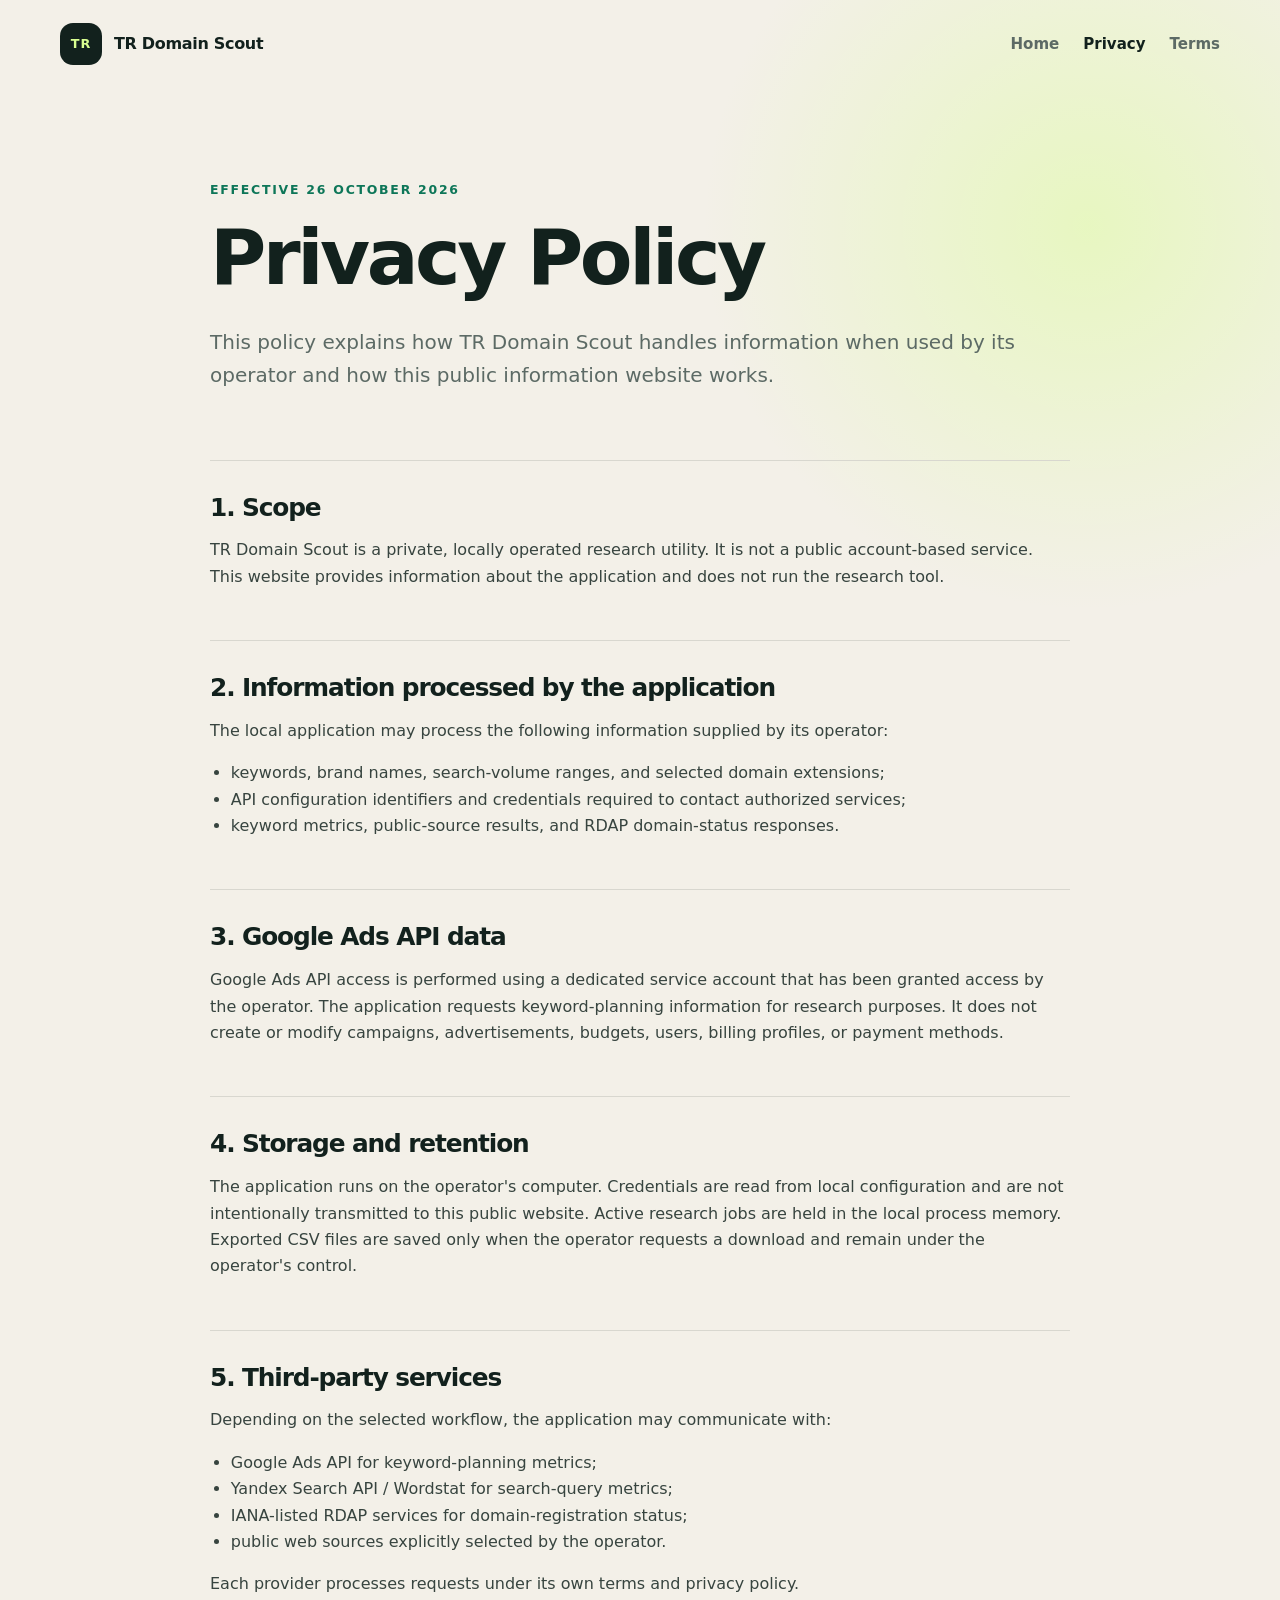
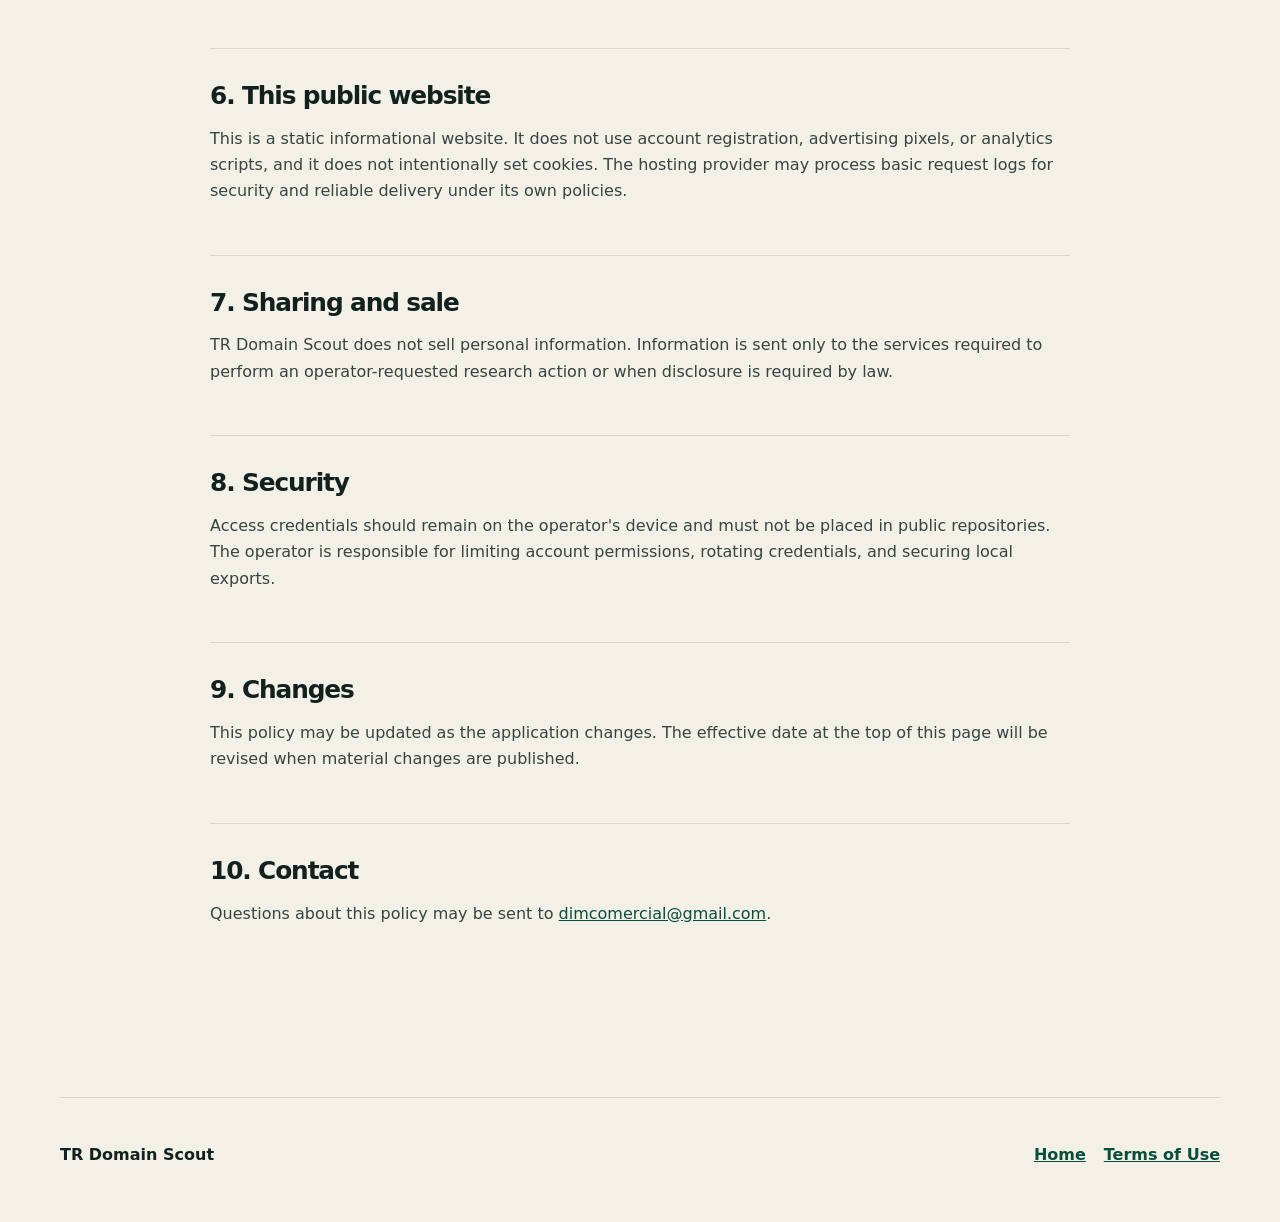
==== privacy.html @ ed7e2613 "Publish TR Domain Scout website" ====
<!doctype html>
<html lang="en">
<head>
  <meta charset="utf-8">
  <meta name="viewport" content="width=device-width, initial-scale=1">
  <meta name="description" content="Privacy Policy for TR Domain Scout.">
  <title>Privacy Policy · TR Domain Scout</title>
  <link rel="stylesheet" href="styles.css">
</head>
<body>
  <header class="site-header">
    <a class="brand" href="./" aria-label="TR Domain Scout home">
      <span class="brand-mark" aria-hidden="true">TR</span>
      <span>TR Domain Scout</span>
    </a>
    <nav aria-label="Primary navigation">
      <a href="./">Home</a>
      <a aria-current="page" href="privacy.html">Privacy</a>
      <a href="terms.html">Terms</a>
    </nav>
  </header>

  <main class="legal-page">
    <p class="eyebrow">Effective 26 October 2026</p>
    <h1>Privacy Policy</h1>
    <p class="legal-intro">
      This policy explains how TR Domain Scout handles information when used by its operator and how this
      public information website works.
    </p>

    <section>
      <h2>1. Scope</h2>
      <p>
        TR Domain Scout is a private, locally operated research utility. It is not a public account-based
        service. This website provides information about the application and does not run the research tool.
      </p>
    </section>

    <section>
      <h2>2. Information processed by the application</h2>
      <p>The local application may process the following information supplied by its operator:</p>
      <ul>
        <li>keywords, brand names, search-volume ranges, and selected domain extensions;</li>
        <li>API configuration identifiers and credentials required to contact authorized services;</li>
        <li>keyword metrics, public-source results, and RDAP domain-status responses.</li>
      </ul>
    </section>

    <section>
      <h2>3. Google Ads API data</h2>
      <p>
        Google Ads API access is performed using a dedicated service account that has been granted access by
        the operator. The application requests keyword-planning information for research purposes. It does not
        create or modify campaigns, advertisements, budgets, users, billing profiles, or payment methods.
      </p>
    </section>

    <section>
      <h2>4. Storage and retention</h2>
      <p>
        The application runs on the operator's computer. Credentials are read from local configuration and are
        not intentionally transmitted to this public website. Active research jobs are held in the local
        process memory. Exported CSV files are saved only when the operator requests a download and remain
        under the operator's control.
      </p>
    </section>

    <section>
      <h2>5. Third-party services</h2>
      <p>Depending on the selected workflow, the application may communicate with:</p>
      <ul>
        <li>Google Ads API for keyword-planning metrics;</li>
        <li>Yandex Search API / Wordstat for search-query metrics;</li>
        <li>IANA-listed RDAP services for domain-registration status;</li>
        <li>public web sources explicitly selected by the operator.</li>
      </ul>
      <p>Each provider processes requests under its own terms and privacy policy.</p>
    </section>

    <section>
      <h2>6. This public website</h2>
      <p>
        This is a static informational website. It does not use account registration, advertising pixels, or
        analytics scripts, and it does not intentionally set cookies. The hosting provider may process basic
        request logs for security and reliable delivery under its own policies.
      </p>
    </section>

    <section>
      <h2>7. Sharing and sale</h2>
      <p>
        TR Domain Scout does not sell personal information. Information is sent only to the services required
        to perform an operator-requested research action or when disclosure is required by law.
      </p>
    </section>

    <section>
      <h2>8. Security</h2>
      <p>
        Access credentials should remain on the operator's device and must not be placed in public repositories.
        The operator is responsible for limiting account permissions, rotating credentials, and securing local
        exports.
      </p>
    </section>

    <section>
      <h2>9. Changes</h2>
      <p>
        This policy may be updated as the application changes. The effective date at the top of this page will
        be revised when material changes are published.
      </p>
    </section>

    <section>
      <h2>10. Contact</h2>
      <p>Questions about this policy may be sent to <a href="mailto:dimcomercial@gmail.com">dimcomercial@gmail.com</a>.</p>
    </section>
  </main>

  <footer>
    <div><strong>TR Domain Scout</strong></div>
    <div class="footer-links">
      <a href="./">Home</a>
      <a href="terms.html">Terms of Use</a>
    </div>
  </footer>
</body>
</html>
---- styles.css ----
:root {
  --ink: #12211d;
  --muted: #5c6a65;
  --paper: #f3f0e8;
  --panel: #fffdf8;
  --line: #d8d7cf;
  --accent: #0d7658;
  --accent-dark: #084e3b;
  --warm: #d9ff91;
  --radius: 22px;
  --shadow: 0 24px 60px rgba(18, 33, 29, 0.09);
}

* { box-sizing: border-box; }

html { scroll-behavior: smooth; }

body {
  margin: 0;
  background:
    radial-gradient(circle at 85% 8%, rgba(217, 255, 145, 0.45), transparent 24rem),
    var(--paper);
  color: var(--ink);
  font-family: Inter, ui-sans-serif, system-ui, -apple-system, BlinkMacSystemFont, "Segoe UI", sans-serif;
  line-height: 1.65;
}

a { color: var(--accent-dark); }
a:hover { color: var(--accent); }
a:focus-visible { outline: 3px solid var(--warm); outline-offset: 4px; }

.site-header,
main,
footer {
  width: min(1160px, calc(100% - 40px));
  margin-inline: auto;
}

.site-header {
  min-height: 88px;
  display: flex;
  align-items: center;
  justify-content: space-between;
  gap: 24px;
}

.brand {
  display: inline-flex;
  align-items: center;
  gap: 12px;
  color: var(--ink);
  font-weight: 760;
  text-decoration: none;
  letter-spacing: -0.02em;
}

.brand-mark {
  width: 42px;
  height: 42px;
  display: grid;
  place-items: center;
  border-radius: 13px;
  background: var(--ink);
  color: var(--warm);
  font-size: 0.8rem;
  letter-spacing: 0.08em;
}

nav { display: flex; gap: 24px; }
nav a { color: var(--muted); font-size: 0.94rem; font-weight: 650; text-decoration: none; }
nav a[aria-current="page"] { color: var(--ink); }

.hero {
  min-height: 640px;
  padding: 94px 0 86px;
  display: grid;
  grid-template-columns: minmax(0, 1.35fr) minmax(300px, 0.65fr);
  align-items: center;
  gap: 64px;
}

.eyebrow {
  margin: 0 0 16px;
  color: var(--accent);
  font-size: 0.78rem;
  font-weight: 800;
  letter-spacing: 0.14em;
  text-transform: uppercase;
}

h1, h2, h3 { line-height: 1.08; letter-spacing: -0.045em; }
h1 { max-width: 780px; margin: 0; font-size: clamp(3.2rem, 7.4vw, 6.9rem); }
h2 { margin: 0; font-size: clamp(2.2rem, 4.5vw, 4.4rem); }
h3 { margin: 0 0 12px; font-size: 1.25rem; }

.lede {
  max-width: 700px;
  margin: 28px 0 0;
  color: var(--muted);
  font-size: clamp(1.08rem, 2vw, 1.34rem);
}

.hero-actions { margin-top: 34px; display: flex; flex-wrap: wrap; align-items: center; gap: 22px; }
.button {
  display: inline-flex;
  min-height: 50px;
  align-items: center;
  padding: 0 22px;
  border-radius: 999px;
  background: var(--accent);
  color: white;
  font-weight: 760;
  text-decoration: none;
}
.button:hover { background: var(--accent-dark); color: white; }
.text-link { font-weight: 720; text-decoration-thickness: 1px; text-underline-offset: 5px; }

.status-card {
  position: relative;
  padding: 32px;
  overflow: hidden;
  border: 1px solid rgba(18, 33, 29, 0.1);
  border-radius: var(--radius);
  background: rgba(255, 253, 248, 0.86);
  box-shadow: var(--shadow);
  backdrop-filter: blur(12px);
}
.status-card::after {
  content: "";
  position: absolute;
  width: 180px;
  height: 180px;
  right: -80px;
  top: -90px;
  border-radius: 50%;
  background: var(--warm);
  opacity: 0.72;
}
.status-dot { display: inline-block; width: 10px; height: 10px; border-radius: 50%; background: var(--accent); }
.status-title { margin: 16px 0 2px; font-size: 1.5rem; font-weight: 780; letter-spacing: -0.035em; }
.status-card > p:not(.status-title) { color: var(--muted); }
.status-card dl { margin: 30px 0 0; }
.status-card dl div { display: flex; justify-content: space-between; gap: 16px; padding: 13px 0; border-top: 1px solid var(--line); }
.status-card dt { color: var(--muted); }
.status-card dd { margin: 0; font-weight: 700; text-align: right; }

.section { padding: 112px 0; border-top: 1px solid var(--line); }
.section-heading { max-width: 750px; margin-bottom: 54px; }
.section-heading > p:last-child { max-width: 630px; margin: 24px 0 0; color: var(--muted); font-size: 1.1rem; }

.steps { display: grid; grid-template-columns: repeat(3, 1fr); gap: 18px; }
.steps article { min-height: 260px; padding: 26px; border-radius: var(--radius); background: var(--panel); box-shadow: 0 10px 32px rgba(18, 33, 29, 0.05); }
.steps article:nth-child(2) { background: var(--ink); color: white; }
.steps article:nth-child(2) p { color: #bdc8c4; }
.steps article:nth-child(3) { background: var(--warm); }
.steps article p { color: var(--muted); }
.step-number { display: block; margin-bottom: 76px; font-size: 0.8rem; font-weight: 800; letter-spacing: 0.08em; }

.data-section { display: grid; grid-template-columns: 0.8fr 1.2fr; gap: 70px; }
.data-grid { display: grid; grid-template-columns: repeat(2, 1fr); gap: 34px 28px; }
.data-grid div { padding-top: 18px; border-top: 2px solid var(--ink); }
.data-grid p { color: var(--muted); }

.notice { display: grid; grid-template-columns: 1fr 0.8fr; gap: 70px; align-items: end; }
.notice p:last-child { margin: 0; color: var(--muted); font-size: 1.07rem; }

footer {
  padding: 44px 0 54px;
  display: flex;
  justify-content: space-between;
  gap: 40px;
  border-top: 1px solid var(--line);
}
footer p { max-width: 600px; margin: 8px 0 0; color: var(--muted); font-size: 0.9rem; }
.footer-links { display: flex; flex-wrap: wrap; justify-content: flex-end; gap: 18px; }
.footer-links a { font-weight: 650; }

.legal-page { max-width: 860px; padding: 92px 0 120px; }
.legal-page h1 { font-size: clamp(3rem, 6vw, 5.4rem); }
.legal-intro { margin: 26px 0 68px; color: var(--muted); font-size: 1.25rem; }
.legal-page section { padding: 34px 0; border-top: 1px solid var(--line); }
.legal-page section h2 { font-size: 1.55rem; }
.legal-page section p, .legal-page li { color: #37443f; }
.legal-page ul { padding-left: 1.3rem; }

@media (max-width: 850px) {
  .site-header { padding: 20px 0; align-items: flex-start; }
  nav { gap: 14px; flex-wrap: wrap; justify-content: flex-end; }
  .hero, .data-section, .notice { grid-template-columns: 1fr; }
  .hero { padding: 70px 0 90px; gap: 44px; }
  .steps { grid-template-columns: 1fr; }
  .steps article { min-height: auto; }
  .step-number { margin-bottom: 42px; }
}

@media (max-width: 560px) {
  .site-header, main, footer { width: min(100% - 28px, 1160px); }
  .site-header { display: block; }
  nav { margin-top: 18px; justify-content: flex-start; }
  h1 { font-size: clamp(2.75rem, 15vw, 4.2rem); }
  .section { padding: 82px 0; }
  .data-grid { grid-template-columns: 1fr; }
  footer { display: block; }
  .footer-links { margin-top: 24px; justify-content: flex-start; }
}

@media (prefers-reduced-motion: reduce) {
  html { scroll-behavior: auto; }
}
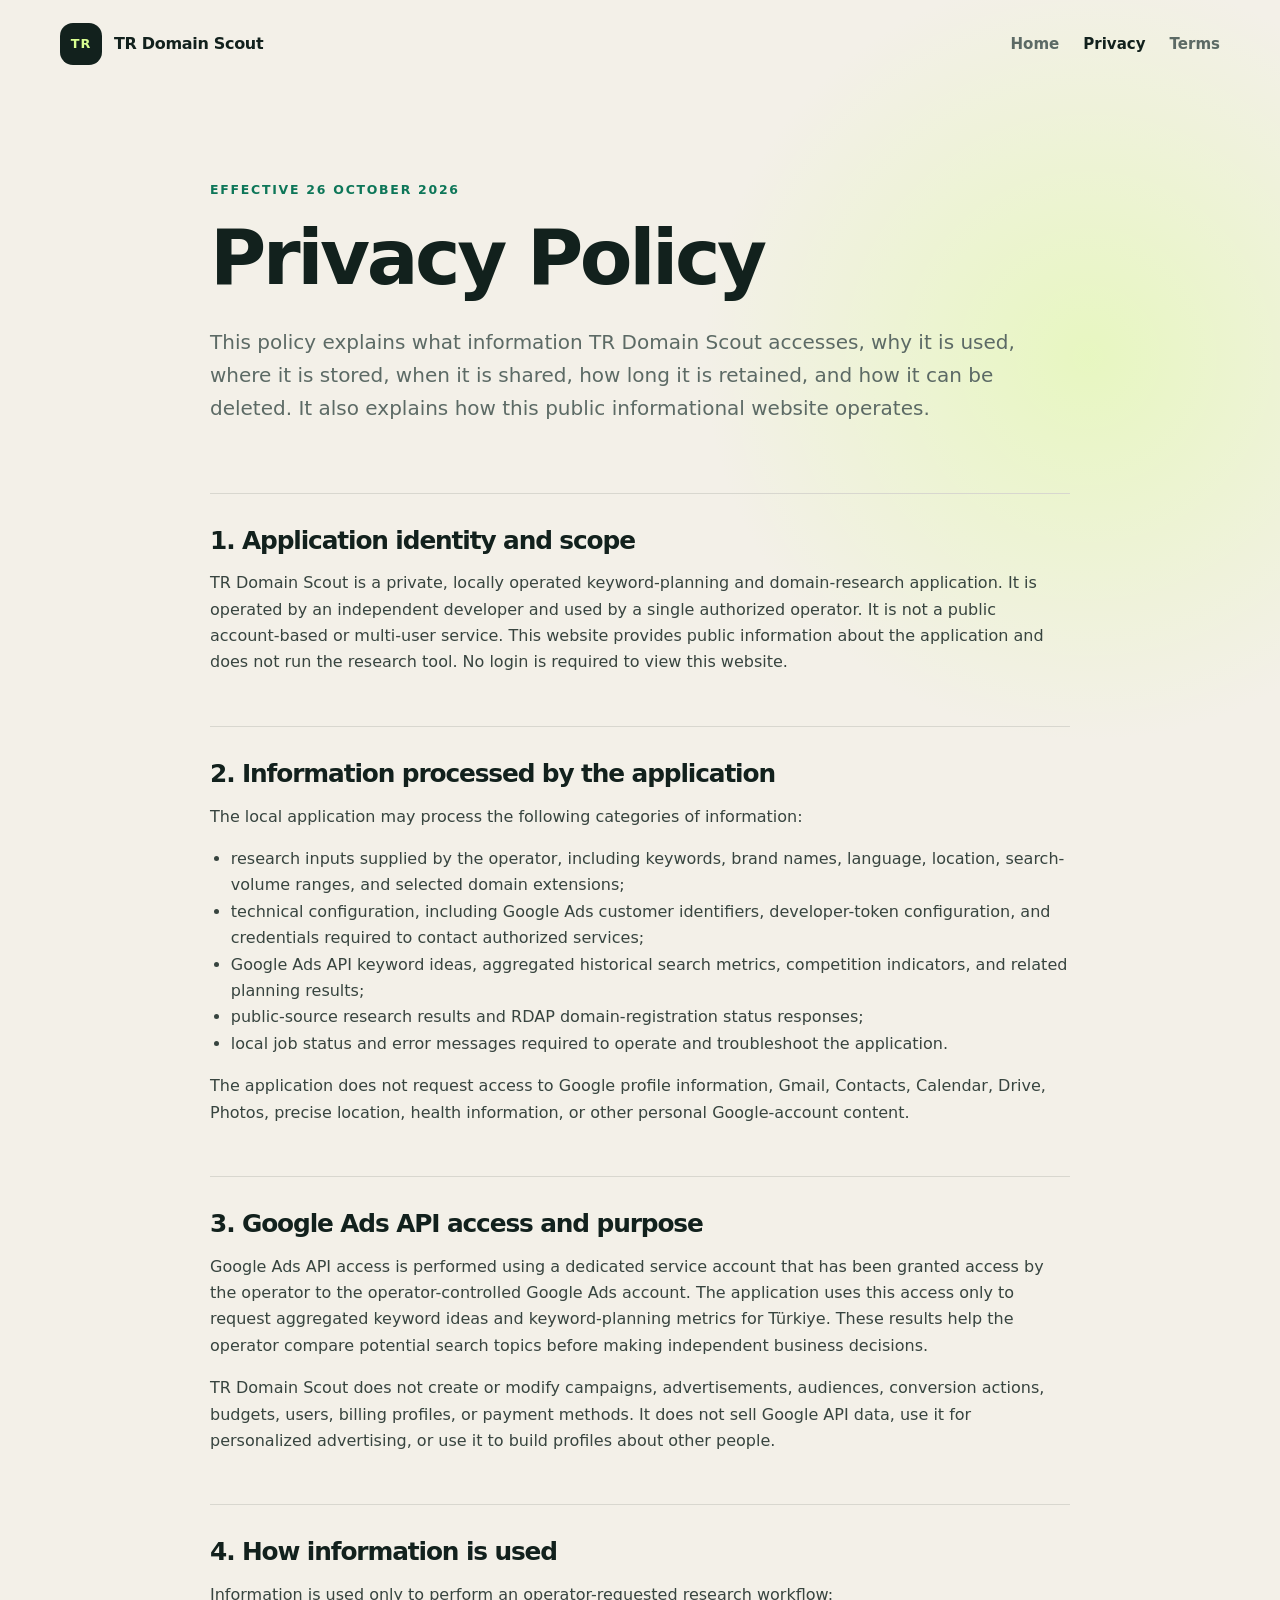
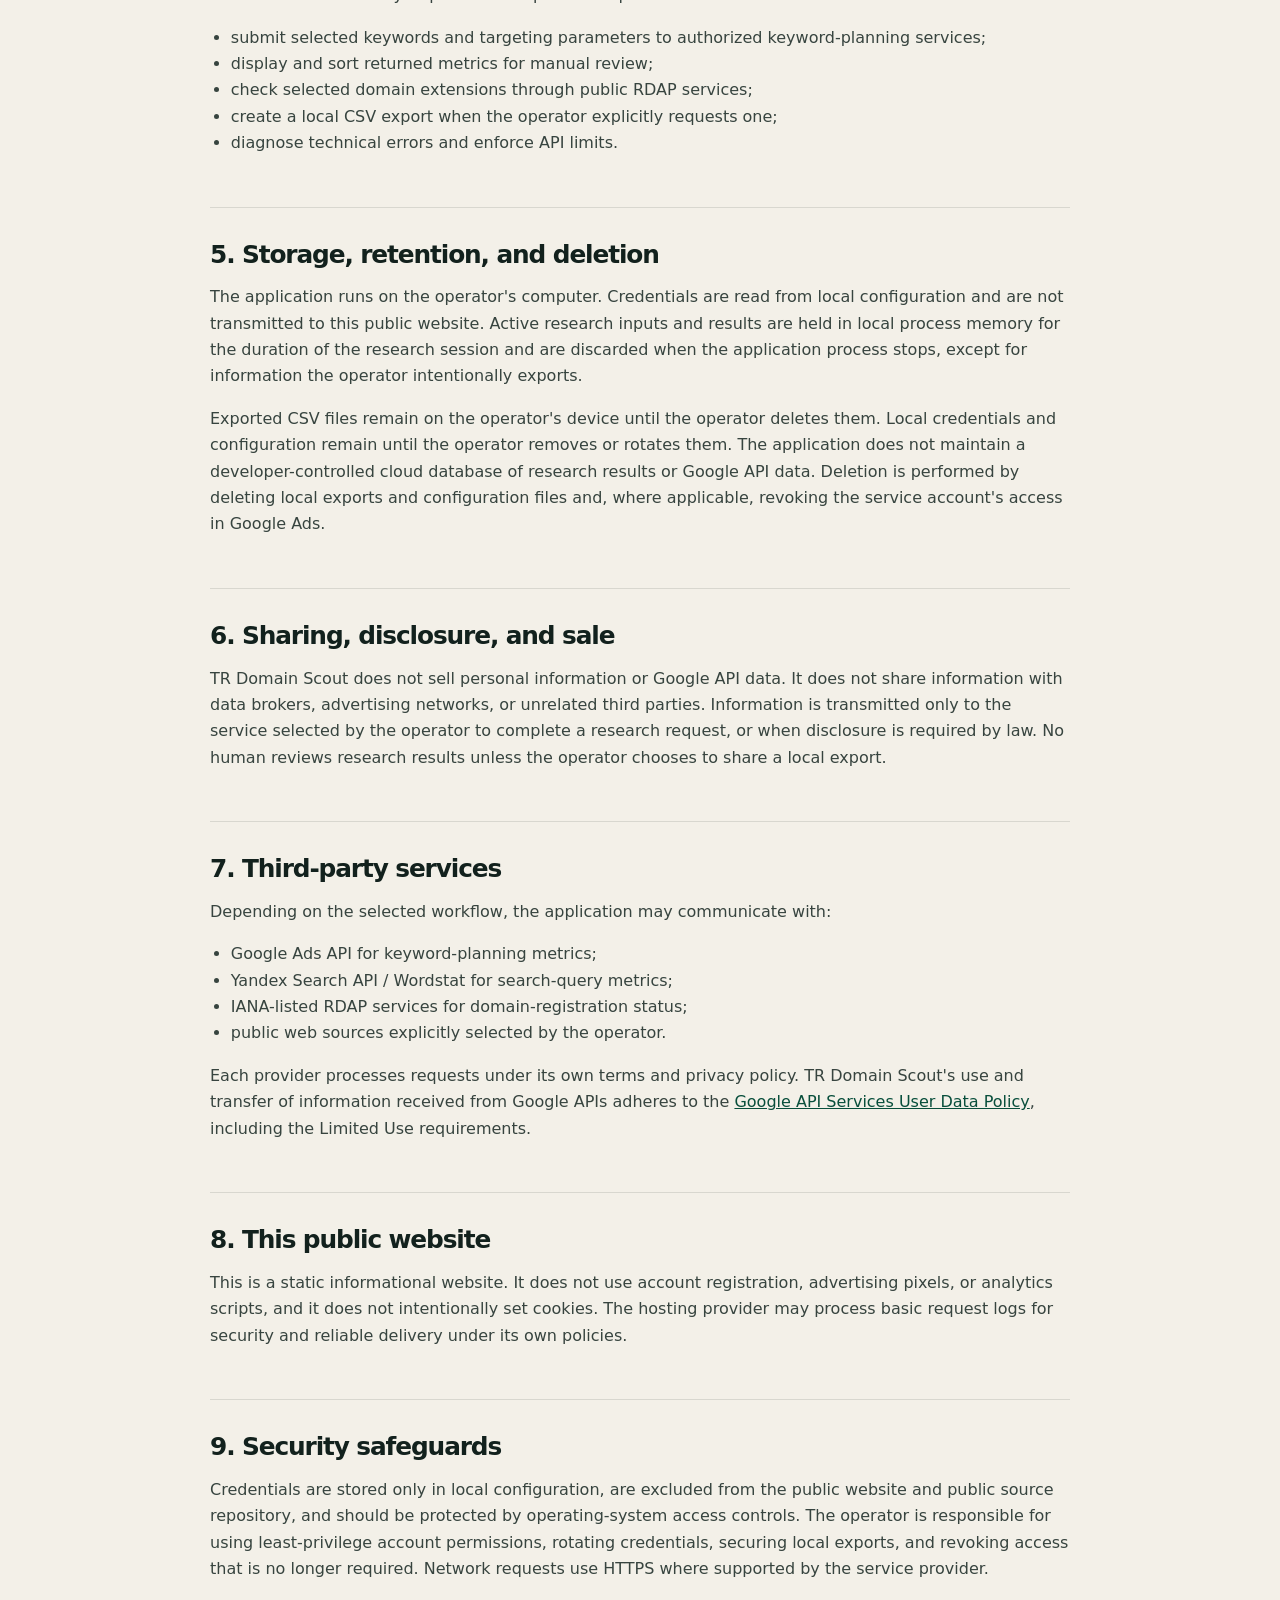
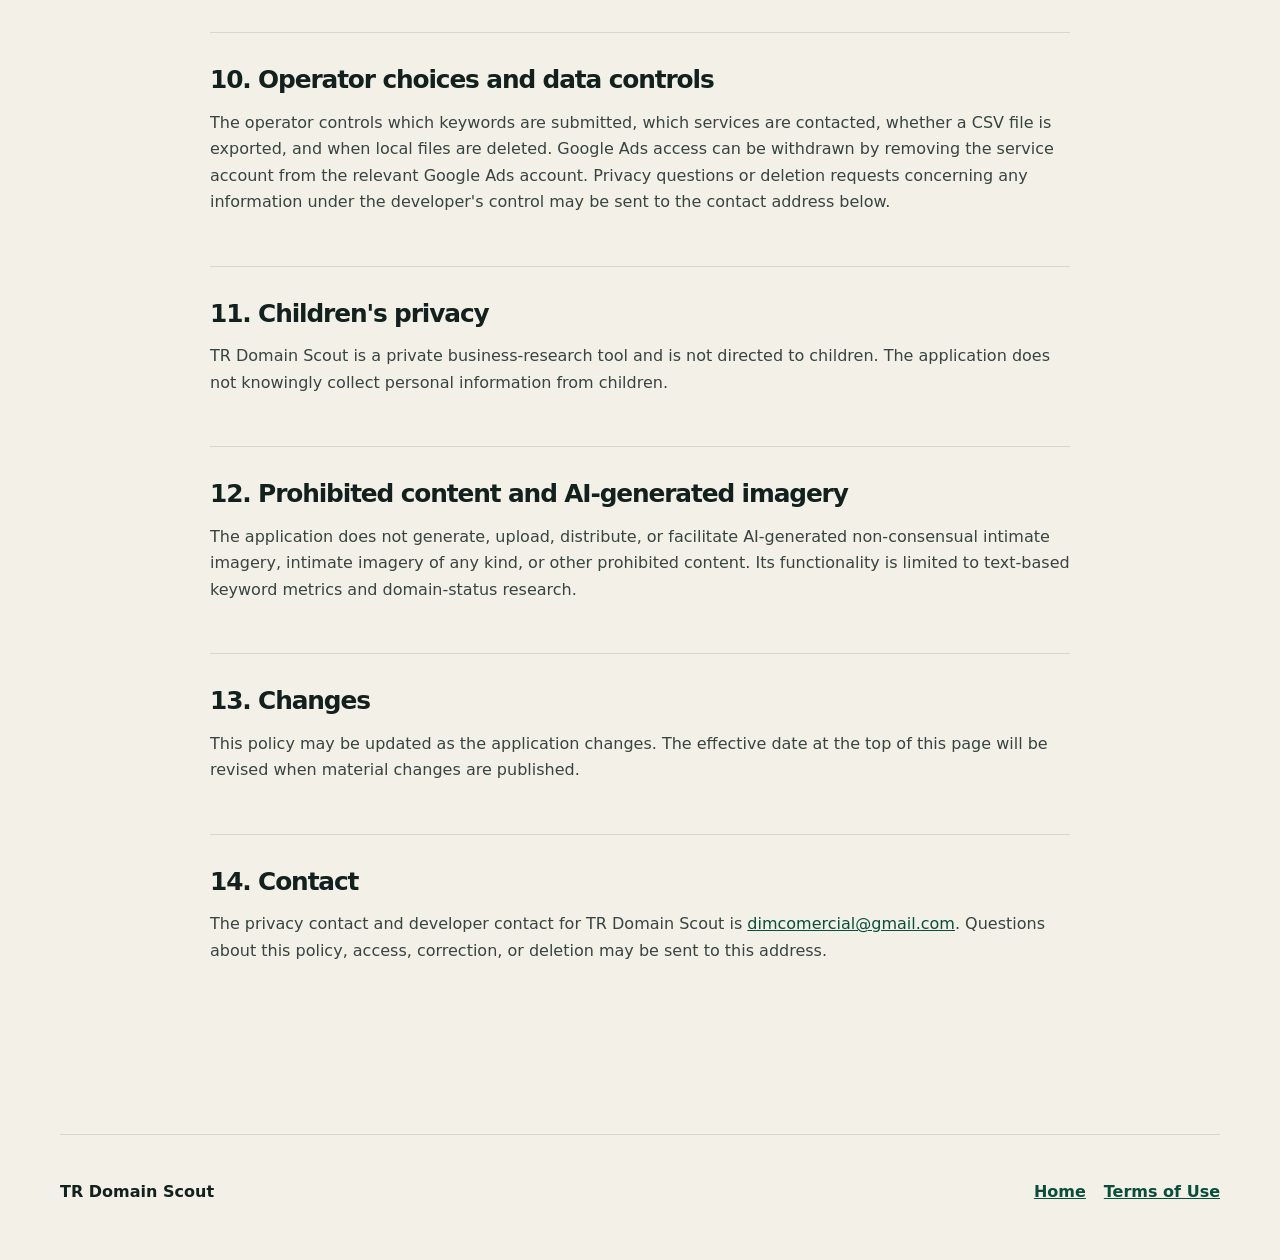
==== commit 452ddbef: "Add files via upload" ====
--- a/privacy.html
+++ b/privacy.html
@@ -3,7 +3,7 @@
 <head>
   <meta charset="utf-8">
   <meta name="viewport" content="width=device-width, initial-scale=1">
-  <meta name="description" content="Privacy Policy for TR Domain Scout.">
+  <meta name="description" content="Privacy Policy describing the data collection, use, storage, sharing, retention, and deletion practices of TR Domain Scout.">
   <title>Privacy Policy · TR Domain Scout</title>
   <link rel="stylesheet" href="styles.css">
 </head>
@@ -24,49 +24,93 @@
     <p class="eyebrow">Effective 26 October 2026</p>
     <h1>Privacy Policy</h1>
     <p class="legal-intro">
-      This policy explains how TR Domain Scout handles information when used by its operator and how this
-      public information website works.
+      This policy explains what information TR Domain Scout accesses, why it is used, where it is stored,
+      when it is shared, how long it is retained, and how it can be deleted. It also explains how this public
+      informational website operates.
     </p>
 
     <section>
-      <h2>1. Scope</h2>
-      <p>
-        TR Domain Scout is a private, locally operated research utility. It is not a public account-based
-        service. This website provides information about the application and does not run the research tool.
+      <h2>1. Application identity and scope</h2>
+      <p>
+        TR Domain Scout is a private, locally operated keyword-planning and domain-research application.
+        It is operated by an independent developer and used by a single authorized operator. It is not a
+        public account-based or multi-user service. This website provides public information about the
+        application and does not run the research tool. No login is required to view this website.
       </p>
     </section>
 
     <section>
       <h2>2. Information processed by the application</h2>
-      <p>The local application may process the following information supplied by its operator:</p>
+      <p>The local application may process the following categories of information:</p>
       <ul>
-        <li>keywords, brand names, search-volume ranges, and selected domain extensions;</li>
-        <li>API configuration identifiers and credentials required to contact authorized services;</li>
-        <li>keyword metrics, public-source results, and RDAP domain-status responses.</li>
+        <li>research inputs supplied by the operator, including keywords, brand names, language, location, search-volume ranges, and selected domain extensions;</li>
+        <li>technical configuration, including Google Ads customer identifiers, developer-token configuration, and credentials required to contact authorized services;</li>
+        <li>Google Ads API keyword ideas, aggregated historical search metrics, competition indicators, and related planning results;</li>
+        <li>public-source research results and RDAP domain-registration status responses;</li>
+        <li>local job status and error messages required to operate and troubleshoot the application.</li>
       </ul>
-    </section>
-
-    <section>
-      <h2>3. Google Ads API data</h2>
+      <p>
+        The application does not request access to Google profile information, Gmail, Contacts, Calendar,
+        Drive, Photos, precise location, health information, or other personal Google-account content.
+      </p>
+    </section>
+
+    <section>
+      <h2>3. Google Ads API access and purpose</h2>
       <p>
         Google Ads API access is performed using a dedicated service account that has been granted access by
-        the operator. The application requests keyword-planning information for research purposes. It does not
-        create or modify campaigns, advertisements, budgets, users, billing profiles, or payment methods.
-      </p>
-    </section>
-
-    <section>
-      <h2>4. Storage and retention</h2>
+        the operator to the operator-controlled Google Ads account. The application uses this access only to
+        request aggregated keyword ideas and keyword-planning metrics for Türkiye. These results help the
+        operator compare potential search topics before making independent business decisions.
+      </p>
+      <p>
+        TR Domain Scout does not create or modify campaigns, advertisements, audiences, conversion actions,
+        budgets, users, billing profiles, or payment methods. It does not sell Google API data, use it for
+        personalized advertising, or use it to build profiles about other people.
+      </p>
+    </section>
+
+    <section>
+      <h2>4. How information is used</h2>
+      <p>Information is used only to perform an operator-requested research workflow:</p>
+      <ul>
+        <li>submit selected keywords and targeting parameters to authorized keyword-planning services;</li>
+        <li>display and sort returned metrics for manual review;</li>
+        <li>check selected domain extensions through public RDAP services;</li>
+        <li>create a local CSV export when the operator explicitly requests one;</li>
+        <li>diagnose technical errors and enforce API limits.</li>
+      </ul>
+    </section>
+
+    <section>
+      <h2>5. Storage, retention, and deletion</h2>
       <p>
         The application runs on the operator's computer. Credentials are read from local configuration and are
-        not intentionally transmitted to this public website. Active research jobs are held in the local
-        process memory. Exported CSV files are saved only when the operator requests a download and remain
-        under the operator's control.
-      </p>
-    </section>
-
-    <section>
-      <h2>5. Third-party services</h2>
+        not transmitted to this public website. Active research inputs and results are held in local process
+        memory for the duration of the research session and are discarded when the application process stops,
+        except for information the operator intentionally exports.
+      </p>
+      <p>
+        Exported CSV files remain on the operator's device until the operator deletes them. Local credentials
+        and configuration remain until the operator removes or rotates them. The application does not maintain
+        a developer-controlled cloud database of research results or Google API data. Deletion is performed by
+        deleting local exports and configuration files and, where applicable, revoking the service account's
+        access in Google Ads.
+      </p>
+    </section>
+
+    <section>
+      <h2>6. Sharing, disclosure, and sale</h2>
+      <p>
+        TR Domain Scout does not sell personal information or Google API data. It does not share information
+        with data brokers, advertising networks, or unrelated third parties. Information is transmitted only
+        to the service selected by the operator to complete a research request, or when disclosure is required
+        by law. No human reviews research results unless the operator chooses to share a local export.
+      </p>
+    </section>
+
+    <section>
+      <h2>7. Third-party services</h2>
       <p>Depending on the selected workflow, the application may communicate with:</p>
       <ul>
         <li>Google Ads API for keyword-planning metrics;</li>
@@ -74,11 +118,16 @@
         <li>IANA-listed RDAP services for domain-registration status;</li>
         <li>public web sources explicitly selected by the operator.</li>
       </ul>
-      <p>Each provider processes requests under its own terms and privacy policy.</p>
-    </section>
-
-    <section>
-      <h2>6. This public website</h2>
+      <p>
+        Each provider processes requests under its own terms and privacy policy. TR Domain Scout's use and
+        transfer of information received from Google APIs adheres to the
+        <a href="https://developers.google.com/terms/api-services-user-data-policy">Google API Services User Data Policy</a>,
+        including the Limited Use requirements.
+      </p>
+    </section>
+
+    <section>
+      <h2>8. This public website</h2>
       <p>
         This is a static informational website. It does not use account registration, advertising pixels, or
         analytics scripts, and it does not intentionally set cookies. The hosting provider may process basic
@@ -87,24 +136,45 @@
     </section>
 
     <section>
-      <h2>7. Sharing and sale</h2>
-      <p>
-        TR Domain Scout does not sell personal information. Information is sent only to the services required
-        to perform an operator-requested research action or when disclosure is required by law.
-      </p>
-    </section>
-
-    <section>
-      <h2>8. Security</h2>
-      <p>
-        Access credentials should remain on the operator's device and must not be placed in public repositories.
-        The operator is responsible for limiting account permissions, rotating credentials, and securing local
-        exports.
-      </p>
-    </section>
-
-    <section>
-      <h2>9. Changes</h2>
+      <h2>9. Security safeguards</h2>
+      <p>
+        Credentials are stored only in local configuration, are excluded from the public website and public
+        source repository, and should be protected by operating-system access controls. The operator is
+        responsible for using least-privilege account permissions, rotating credentials, securing local
+        exports, and revoking access that is no longer required. Network requests use HTTPS where supported by
+        the service provider.
+      </p>
+    </section>
+
+    <section>
+      <h2>10. Operator choices and data controls</h2>
+      <p>
+        The operator controls which keywords are submitted, which services are contacted, whether a CSV file is
+        exported, and when local files are deleted. Google Ads access can be withdrawn by removing the service
+        account from the relevant Google Ads account. Privacy questions or deletion requests concerning any
+        information under the developer's control may be sent to the contact address below.
+      </p>
+    </section>
+
+    <section>
+      <h2>11. Children's privacy</h2>
+      <p>
+        TR Domain Scout is a private business-research tool and is not directed to children. The application
+        does not knowingly collect personal information from children.
+      </p>
+    </section>
+
+    <section>
+      <h2>12. Prohibited content and AI-generated imagery</h2>
+      <p>
+        The application does not generate, upload, distribute, or facilitate AI-generated non-consensual
+        intimate imagery, intimate imagery of any kind, or other prohibited content. Its functionality is
+        limited to text-based keyword metrics and domain-status research.
+      </p>
+    </section>
+
+    <section>
+      <h2>13. Changes</h2>
       <p>
         This policy may be updated as the application changes. The effective date at the top of this page will
         be revised when material changes are published.
@@ -112,8 +182,12 @@
     </section>
 
     <section>
-      <h2>10. Contact</h2>
-      <p>Questions about this policy may be sent to <a href="mailto:dimcomercial@gmail.com">dimcomercial@gmail.com</a>.</p>
+      <h2>14. Contact</h2>
+      <p>
+        The privacy contact and developer contact for TR Domain Scout is
+        <a href="mailto:dimcomercial@gmail.com">dimcomercial@gmail.com</a>. Questions about this policy,
+        access, correction, or deletion may be sent to this address.
+      </p>
     </section>
   </main>
 
--- a/styles.css
+++ b/styles.css
@@ -93,6 +93,16 @@
 h2 { margin: 0; font-size: clamp(2.2rem, 4.5vw, 4.4rem); }
 h3 { margin: 0 0 12px; font-size: 1.25rem; }
 
+.hero-tagline {
+  max-width: 760px;
+  margin: 20px 0 0;
+  color: var(--accent-dark);
+  font-size: clamp(1.5rem, 3vw, 2.35rem);
+  font-weight: 760;
+  letter-spacing: -0.035em;
+  line-height: 1.15;
+}
+
 .lede {
   max-width: 700px;
   margin: 28px 0 0;
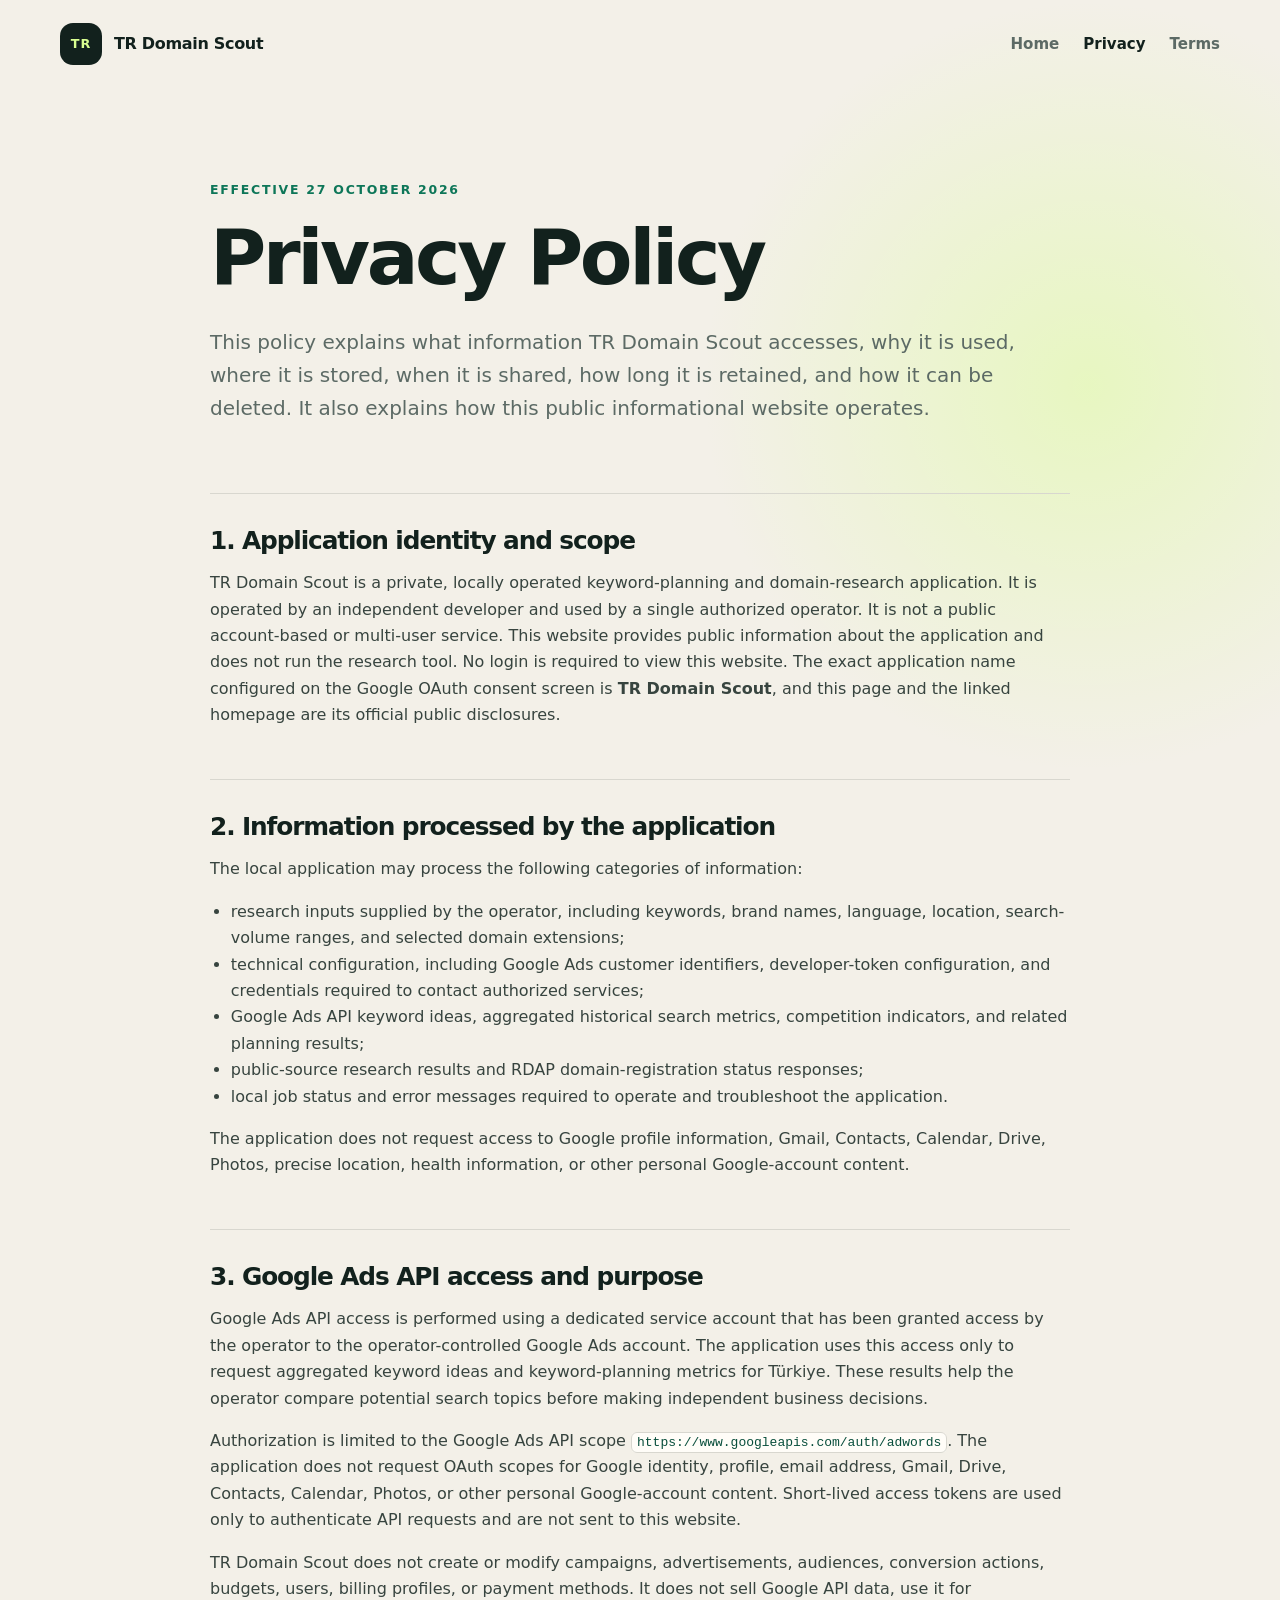
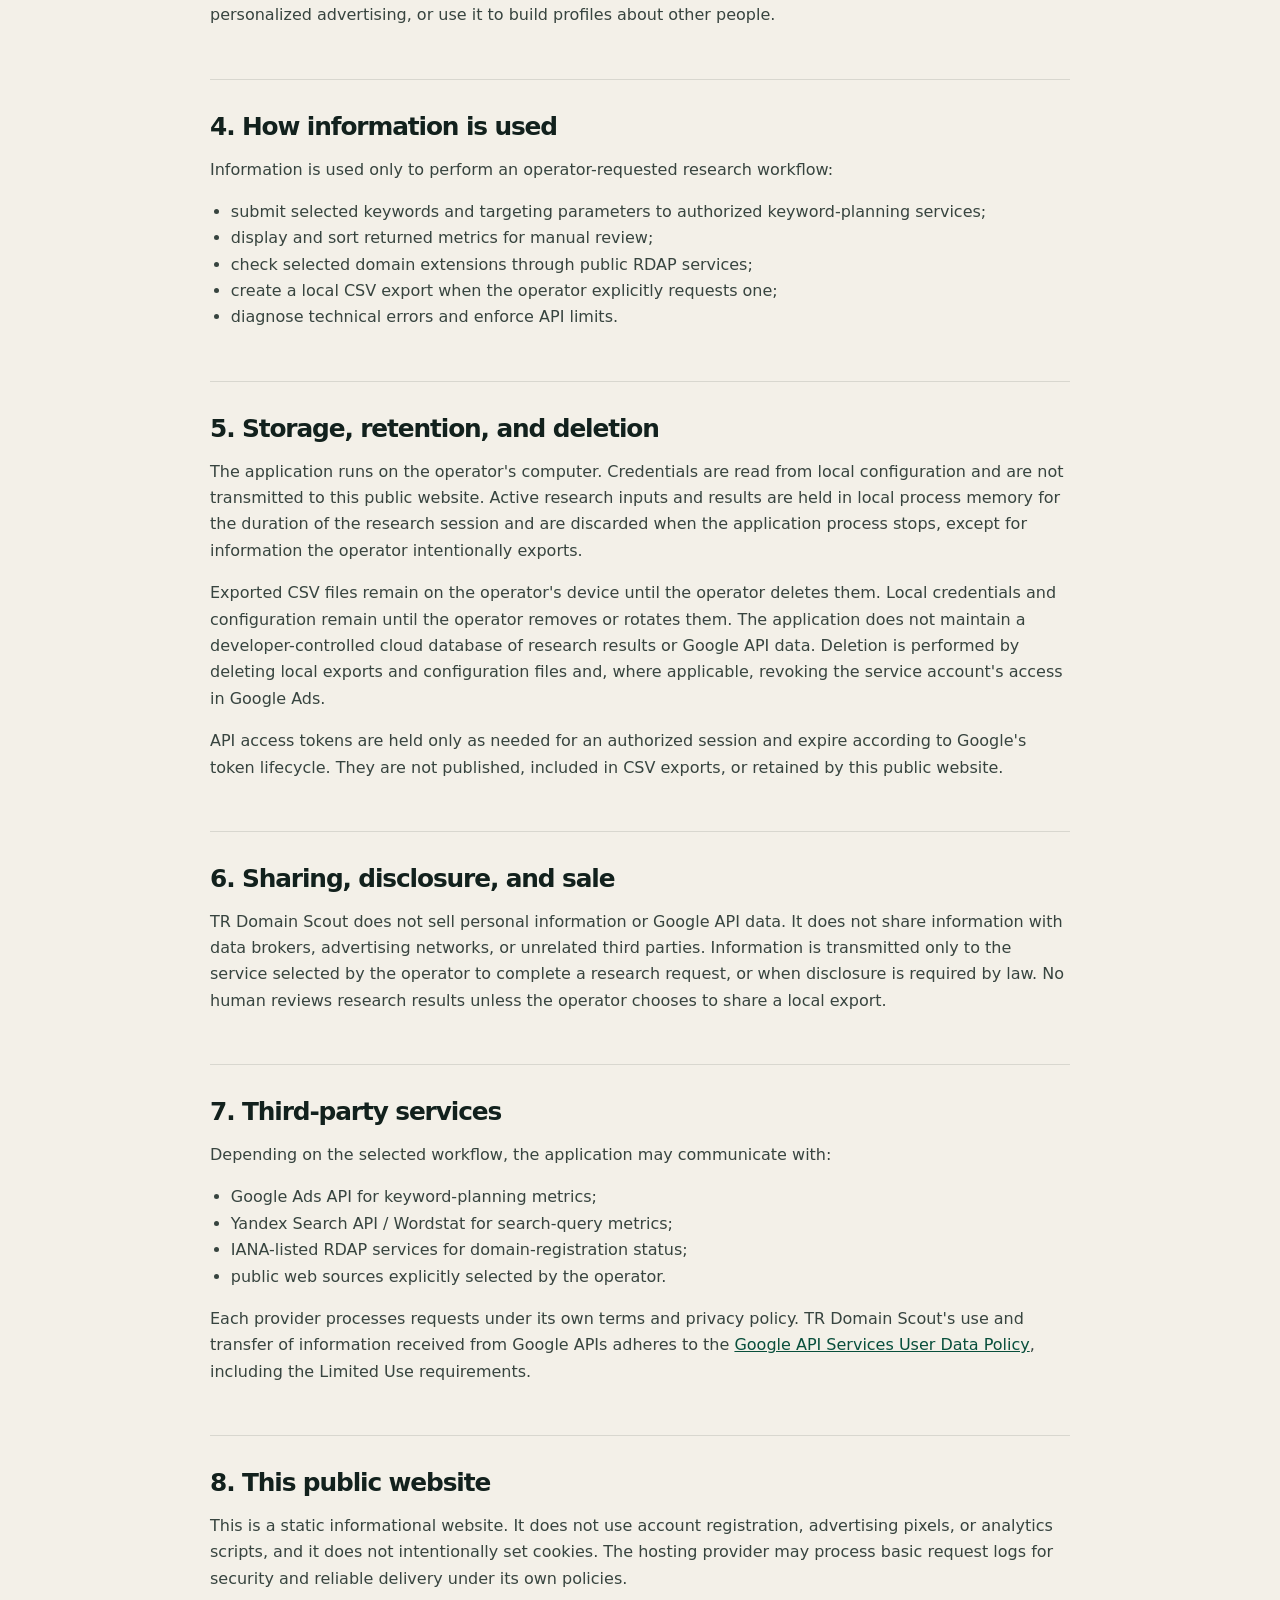
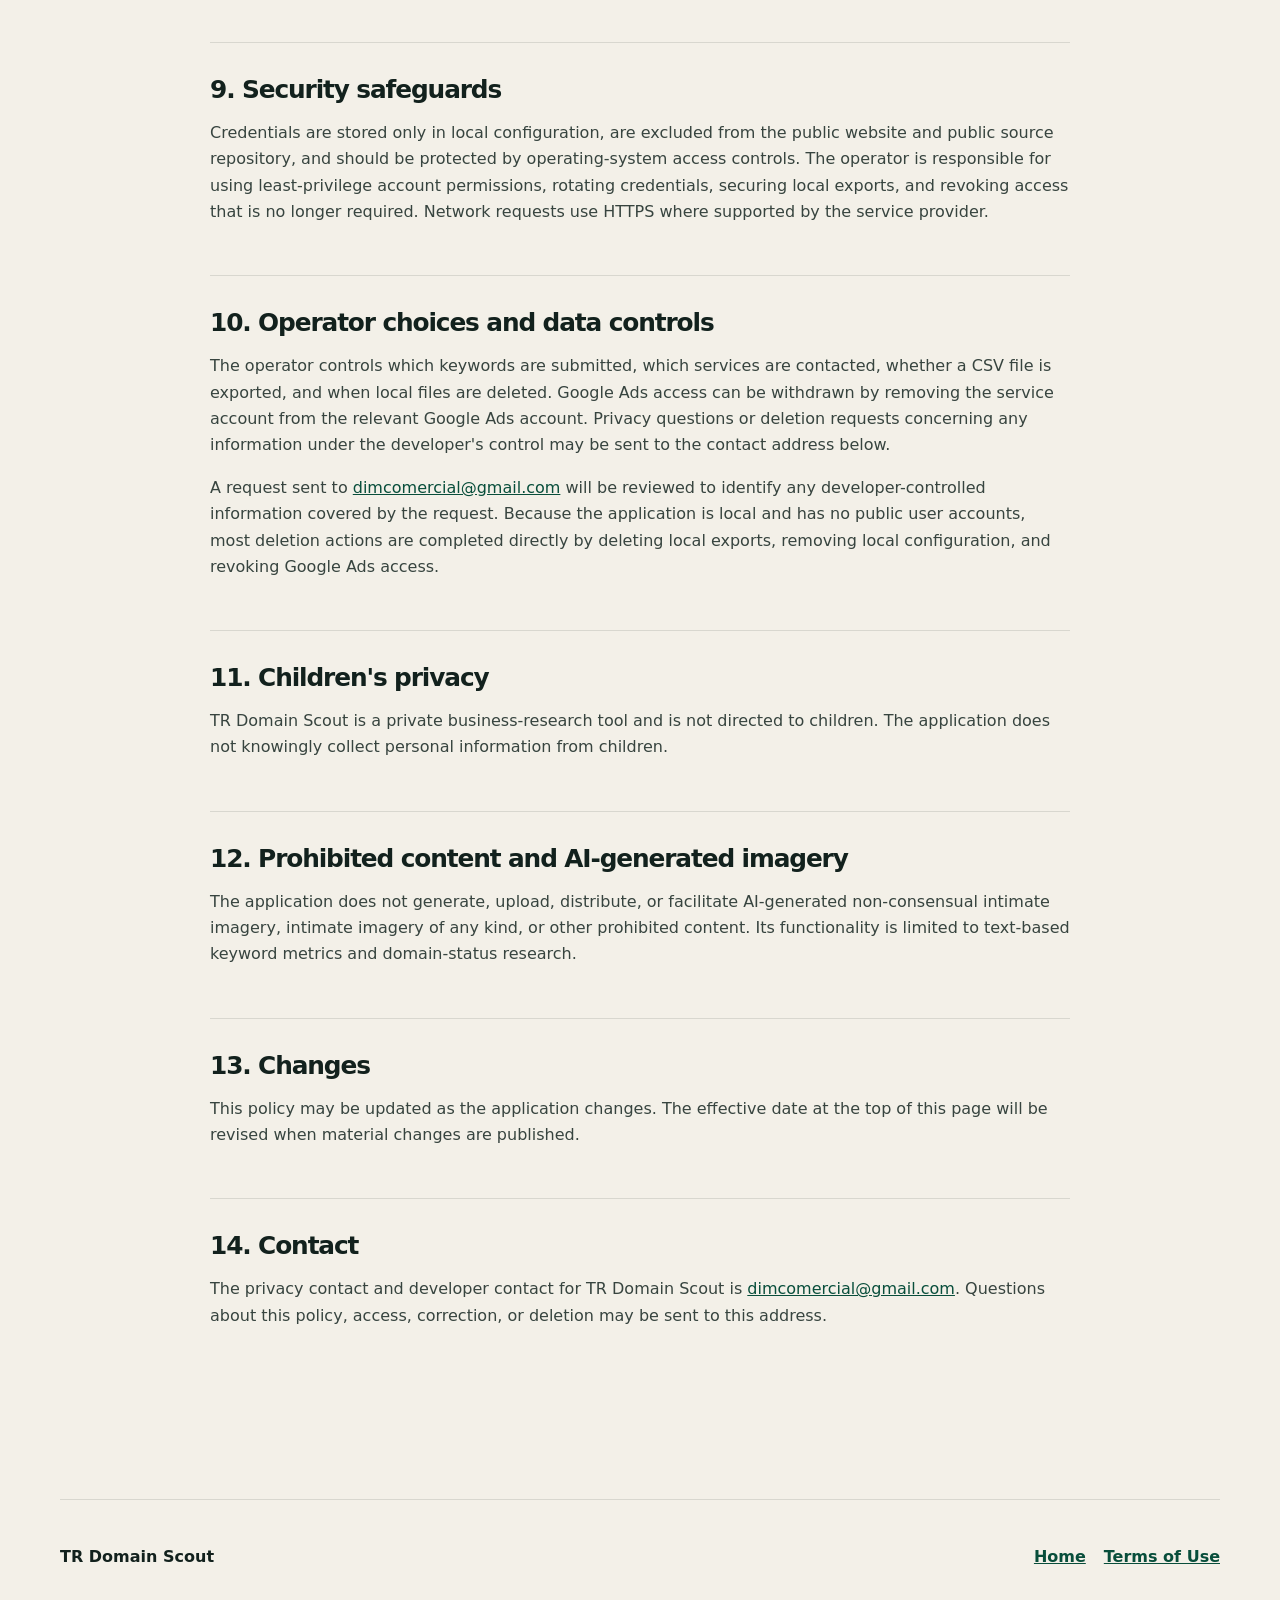
==== commit ffb614c0: "Add files via upload Clarify OAuth branding and privacy disclosures" ====
--- a/privacy.html
+++ b/privacy.html
@@ -1,202 +1,224 @@
-<!doctype html>
-<html lang="en">
-<head>
-  <meta charset="utf-8">
-  <meta name="viewport" content="width=device-width, initial-scale=1">
-  <meta name="description" content="Privacy Policy describing the data collection, use, storage, sharing, retention, and deletion practices of TR Domain Scout.">
-  <title>Privacy Policy · TR Domain Scout</title>
-  <link rel="stylesheet" href="styles.css">
-</head>
-<body>
-  <header class="site-header">
-    <a class="brand" href="./" aria-label="TR Domain Scout home">
-      <span class="brand-mark" aria-hidden="true">TR</span>
-      <span>TR Domain Scout</span>
-    </a>
-    <nav aria-label="Primary navigation">
-      <a href="./">Home</a>
-      <a aria-current="page" href="privacy.html">Privacy</a>
-      <a href="terms.html">Terms</a>
-    </nav>
-  </header>
-
-  <main class="legal-page">
-    <p class="eyebrow">Effective 26 October 2026</p>
-    <h1>Privacy Policy</h1>
-    <p class="legal-intro">
-      This policy explains what information TR Domain Scout accesses, why it is used, where it is stored,
-      when it is shared, how long it is retained, and how it can be deleted. It also explains how this public
-      informational website operates.
-    </p>
-
-    <section>
-      <h2>1. Application identity and scope</h2>
-      <p>
-        TR Domain Scout is a private, locally operated keyword-planning and domain-research application.
-        It is operated by an independent developer and used by a single authorized operator. It is not a
-        public account-based or multi-user service. This website provides public information about the
-        application and does not run the research tool. No login is required to view this website.
-      </p>
-    </section>
-
-    <section>
-      <h2>2. Information processed by the application</h2>
-      <p>The local application may process the following categories of information:</p>
-      <ul>
-        <li>research inputs supplied by the operator, including keywords, brand names, language, location, search-volume ranges, and selected domain extensions;</li>
-        <li>technical configuration, including Google Ads customer identifiers, developer-token configuration, and credentials required to contact authorized services;</li>
-        <li>Google Ads API keyword ideas, aggregated historical search metrics, competition indicators, and related planning results;</li>
-        <li>public-source research results and RDAP domain-registration status responses;</li>
-        <li>local job status and error messages required to operate and troubleshoot the application.</li>
-      </ul>
-      <p>
-        The application does not request access to Google profile information, Gmail, Contacts, Calendar,
-        Drive, Photos, precise location, health information, or other personal Google-account content.
-      </p>
-    </section>
-
-    <section>
-      <h2>3. Google Ads API access and purpose</h2>
-      <p>
-        Google Ads API access is performed using a dedicated service account that has been granted access by
-        the operator to the operator-controlled Google Ads account. The application uses this access only to
-        request aggregated keyword ideas and keyword-planning metrics for Türkiye. These results help the
-        operator compare potential search topics before making independent business decisions.
-      </p>
-      <p>
-        TR Domain Scout does not create or modify campaigns, advertisements, audiences, conversion actions,
-        budgets, users, billing profiles, or payment methods. It does not sell Google API data, use it for
-        personalized advertising, or use it to build profiles about other people.
-      </p>
-    </section>
-
-    <section>
-      <h2>4. How information is used</h2>
-      <p>Information is used only to perform an operator-requested research workflow:</p>
-      <ul>
-        <li>submit selected keywords and targeting parameters to authorized keyword-planning services;</li>
-        <li>display and sort returned metrics for manual review;</li>
-        <li>check selected domain extensions through public RDAP services;</li>
-        <li>create a local CSV export when the operator explicitly requests one;</li>
-        <li>diagnose technical errors and enforce API limits.</li>
-      </ul>
-    </section>
-
-    <section>
-      <h2>5. Storage, retention, and deletion</h2>
-      <p>
-        The application runs on the operator's computer. Credentials are read from local configuration and are
-        not transmitted to this public website. Active research inputs and results are held in local process
-        memory for the duration of the research session and are discarded when the application process stops,
-        except for information the operator intentionally exports.
-      </p>
-      <p>
-        Exported CSV files remain on the operator's device until the operator deletes them. Local credentials
-        and configuration remain until the operator removes or rotates them. The application does not maintain
-        a developer-controlled cloud database of research results or Google API data. Deletion is performed by
-        deleting local exports and configuration files and, where applicable, revoking the service account's
-        access in Google Ads.
-      </p>
-    </section>
-
-    <section>
-      <h2>6. Sharing, disclosure, and sale</h2>
-      <p>
-        TR Domain Scout does not sell personal information or Google API data. It does not share information
-        with data brokers, advertising networks, or unrelated third parties. Information is transmitted only
-        to the service selected by the operator to complete a research request, or when disclosure is required
-        by law. No human reviews research results unless the operator chooses to share a local export.
-      </p>
-    </section>
-
-    <section>
-      <h2>7. Third-party services</h2>
-      <p>Depending on the selected workflow, the application may communicate with:</p>
-      <ul>
-        <li>Google Ads API for keyword-planning metrics;</li>
-        <li>Yandex Search API / Wordstat for search-query metrics;</li>
-        <li>IANA-listed RDAP services for domain-registration status;</li>
-        <li>public web sources explicitly selected by the operator.</li>
-      </ul>
-      <p>
-        Each provider processes requests under its own terms and privacy policy. TR Domain Scout's use and
-        transfer of information received from Google APIs adheres to the
-        <a href="https://developers.google.com/terms/api-services-user-data-policy">Google API Services User Data Policy</a>,
-        including the Limited Use requirements.
-      </p>
-    </section>
-
-    <section>
-      <h2>8. This public website</h2>
-      <p>
-        This is a static informational website. It does not use account registration, advertising pixels, or
-        analytics scripts, and it does not intentionally set cookies. The hosting provider may process basic
-        request logs for security and reliable delivery under its own policies.
-      </p>
-    </section>
-
-    <section>
-      <h2>9. Security safeguards</h2>
-      <p>
-        Credentials are stored only in local configuration, are excluded from the public website and public
-        source repository, and should be protected by operating-system access controls. The operator is
-        responsible for using least-privilege account permissions, rotating credentials, securing local
-        exports, and revoking access that is no longer required. Network requests use HTTPS where supported by
-        the service provider.
-      </p>
-    </section>
-
-    <section>
-      <h2>10. Operator choices and data controls</h2>
-      <p>
-        The operator controls which keywords are submitted, which services are contacted, whether a CSV file is
-        exported, and when local files are deleted. Google Ads access can be withdrawn by removing the service
-        account from the relevant Google Ads account. Privacy questions or deletion requests concerning any
-        information under the developer's control may be sent to the contact address below.
-      </p>
-    </section>
-
-    <section>
-      <h2>11. Children's privacy</h2>
-      <p>
-        TR Domain Scout is a private business-research tool and is not directed to children. The application
-        does not knowingly collect personal information from children.
-      </p>
-    </section>
-
-    <section>
-      <h2>12. Prohibited content and AI-generated imagery</h2>
-      <p>
-        The application does not generate, upload, distribute, or facilitate AI-generated non-consensual
-        intimate imagery, intimate imagery of any kind, or other prohibited content. Its functionality is
-        limited to text-based keyword metrics and domain-status research.
-      </p>
-    </section>
-
-    <section>
-      <h2>13. Changes</h2>
-      <p>
-        This policy may be updated as the application changes. The effective date at the top of this page will
-        be revised when material changes are published.
-      </p>
-    </section>
-
-    <section>
-      <h2>14. Contact</h2>
-      <p>
-        The privacy contact and developer contact for TR Domain Scout is
-        <a href="mailto:dimcomercial@gmail.com">dimcomercial@gmail.com</a>. Questions about this policy,
-        access, correction, or deletion may be sent to this address.
-      </p>
-    </section>
-  </main>
-
-  <footer>
-    <div><strong>TR Domain Scout</strong></div>
-    <div class="footer-links">
-      <a href="./">Home</a>
-      <a href="terms.html">Terms of Use</a>
-    </div>
-  </footer>
-</body>
-</html>
+<!doctype html>
+<html lang="en">
+<head>
+  <meta charset="utf-8">
+  <meta name="viewport" content="width=device-width, initial-scale=1">
+  <meta name="robots" content="index, follow">
+  <meta name="description" content="Privacy Policy describing the data collection, use, storage, sharing, retention, and deletion practices of TR Domain Scout.">
+  <link rel="canonical" href="https://dimcomerical-ai.github.io/privacy.html">
+  <link rel="icon" href="favicon.svg" type="image/svg+xml">
+  <title>Privacy Policy · TR Domain Scout</title>
+  <link rel="stylesheet" href="styles.css">
+</head>
+<body>
+  <header class="site-header">
+    <a class="brand" href="./" aria-label="TR Domain Scout home">
+      <span class="brand-mark" aria-hidden="true">TR</span>
+      <span>TR Domain Scout</span>
+    </a>
+    <nav aria-label="Primary navigation">
+      <a href="./">Home</a>
+      <a aria-current="page" href="privacy.html">Privacy</a>
+      <a href="terms.html">Terms</a>
+    </nav>
+  </header>
+
+  <main class="legal-page">
+    <p class="eyebrow">Effective 27 October 2026</p>
+    <h1>Privacy Policy</h1>
+    <p class="legal-intro">
+      This policy explains what information TR Domain Scout accesses, why it is used, where it is stored,
+      when it is shared, how long it is retained, and how it can be deleted. It also explains how this public
+      informational website operates.
+    </p>
+
+    <section>
+      <h2>1. Application identity and scope</h2>
+      <p>
+        TR Domain Scout is a private, locally operated keyword-planning and domain-research application.
+        It is operated by an independent developer and used by a single authorized operator. It is not a
+        public account-based or multi-user service. This website provides public information about the
+        application and does not run the research tool. No login is required to view this website. The exact
+        application name configured on the Google OAuth consent screen is <strong>TR Domain Scout</strong>, and
+        this page and the linked homepage are its official public disclosures.
+      </p>
+    </section>
+
+    <section>
+      <h2>2. Information processed by the application</h2>
+      <p>The local application may process the following categories of information:</p>
+      <ul>
+        <li>research inputs supplied by the operator, including keywords, brand names, language, location, search-volume ranges, and selected domain extensions;</li>
+        <li>technical configuration, including Google Ads customer identifiers, developer-token configuration, and credentials required to contact authorized services;</li>
+        <li>Google Ads API keyword ideas, aggregated historical search metrics, competition indicators, and related planning results;</li>
+        <li>public-source research results and RDAP domain-registration status responses;</li>
+        <li>local job status and error messages required to operate and troubleshoot the application.</li>
+      </ul>
+      <p>
+        The application does not request access to Google profile information, Gmail, Contacts, Calendar,
+        Drive, Photos, precise location, health information, or other personal Google-account content.
+      </p>
+    </section>
+
+    <section>
+      <h2>3. Google Ads API access and purpose</h2>
+      <p>
+        Google Ads API access is performed using a dedicated service account that has been granted access by
+        the operator to the operator-controlled Google Ads account. The application uses this access only to
+        request aggregated keyword ideas and keyword-planning metrics for Türkiye. These results help the
+        operator compare potential search topics before making independent business decisions.
+      </p>
+      <p>
+        Authorization is limited to the Google Ads API scope
+        <code>https://www.googleapis.com/auth/adwords</code>. The application does not request OAuth scopes for
+        Google identity, profile, email address, Gmail, Drive, Contacts, Calendar, Photos, or other personal
+        Google-account content. Short-lived access tokens are used only to authenticate API requests and are
+        not sent to this website.
+      </p>
+      <p>
+        TR Domain Scout does not create or modify campaigns, advertisements, audiences, conversion actions,
+        budgets, users, billing profiles, or payment methods. It does not sell Google API data, use it for
+        personalized advertising, or use it to build profiles about other people.
+      </p>
+    </section>
+
+    <section>
+      <h2>4. How information is used</h2>
+      <p>Information is used only to perform an operator-requested research workflow:</p>
+      <ul>
+        <li>submit selected keywords and targeting parameters to authorized keyword-planning services;</li>
+        <li>display and sort returned metrics for manual review;</li>
+        <li>check selected domain extensions through public RDAP services;</li>
+        <li>create a local CSV export when the operator explicitly requests one;</li>
+        <li>diagnose technical errors and enforce API limits.</li>
+      </ul>
+    </section>
+
+    <section>
+      <h2>5. Storage, retention, and deletion</h2>
+      <p>
+        The application runs on the operator's computer. Credentials are read from local configuration and are
+        not transmitted to this public website. Active research inputs and results are held in local process
+        memory for the duration of the research session and are discarded when the application process stops,
+        except for information the operator intentionally exports.
+      </p>
+      <p>
+        Exported CSV files remain on the operator's device until the operator deletes them. Local credentials
+        and configuration remain until the operator removes or rotates them. The application does not maintain
+        a developer-controlled cloud database of research results or Google API data. Deletion is performed by
+        deleting local exports and configuration files and, where applicable, revoking the service account's
+        access in Google Ads.
+      </p>
+      <p>
+        API access tokens are held only as needed for an authorized session and expire according to Google's
+        token lifecycle. They are not published, included in CSV exports, or retained by this public website.
+      </p>
+    </section>
+
+    <section>
+      <h2>6. Sharing, disclosure, and sale</h2>
+      <p>
+        TR Domain Scout does not sell personal information or Google API data. It does not share information
+        with data brokers, advertising networks, or unrelated third parties. Information is transmitted only
+        to the service selected by the operator to complete a research request, or when disclosure is required
+        by law. No human reviews research results unless the operator chooses to share a local export.
+      </p>
+    </section>
+
+    <section>
+      <h2>7. Third-party services</h2>
+      <p>Depending on the selected workflow, the application may communicate with:</p>
+      <ul>
+        <li>Google Ads API for keyword-planning metrics;</li>
+        <li>Yandex Search API / Wordstat for search-query metrics;</li>
+        <li>IANA-listed RDAP services for domain-registration status;</li>
+        <li>public web sources explicitly selected by the operator.</li>
+      </ul>
+      <p>
+        Each provider processes requests under its own terms and privacy policy. TR Domain Scout's use and
+        transfer of information received from Google APIs adheres to the
+        <a href="https://developers.google.com/terms/api-services-user-data-policy">Google API Services User Data Policy</a>,
+        including the Limited Use requirements.
+      </p>
+    </section>
+
+    <section>
+      <h2>8. This public website</h2>
+      <p>
+        This is a static informational website. It does not use account registration, advertising pixels, or
+        analytics scripts, and it does not intentionally set cookies. The hosting provider may process basic
+        request logs for security and reliable delivery under its own policies.
+      </p>
+    </section>
+
+    <section>
+      <h2>9. Security safeguards</h2>
+      <p>
+        Credentials are stored only in local configuration, are excluded from the public website and public
+        source repository, and should be protected by operating-system access controls. The operator is
+        responsible for using least-privilege account permissions, rotating credentials, securing local
+        exports, and revoking access that is no longer required. Network requests use HTTPS where supported by
+        the service provider.
+      </p>
+    </section>
+
+    <section>
+      <h2>10. Operator choices and data controls</h2>
+      <p>
+        The operator controls which keywords are submitted, which services are contacted, whether a CSV file is
+        exported, and when local files are deleted. Google Ads access can be withdrawn by removing the service
+        account from the relevant Google Ads account. Privacy questions or deletion requests concerning any
+        information under the developer's control may be sent to the contact address below.
+      </p>
+      <p>
+        A request sent to <a href="mailto:dimcomercial@gmail.com">dimcomercial@gmail.com</a> will be reviewed to
+        identify any developer-controlled information covered by the request. Because the application is local
+        and has no public user accounts, most deletion actions are completed directly by deleting local exports,
+        removing local configuration, and revoking Google Ads access.
+      </p>
+    </section>
+
+    <section>
+      <h2>11. Children's privacy</h2>
+      <p>
+        TR Domain Scout is a private business-research tool and is not directed to children. The application
+        does not knowingly collect personal information from children.
+      </p>
+    </section>
+
+    <section>
+      <h2>12. Prohibited content and AI-generated imagery</h2>
+      <p>
+        The application does not generate, upload, distribute, or facilitate AI-generated non-consensual
+        intimate imagery, intimate imagery of any kind, or other prohibited content. Its functionality is
+        limited to text-based keyword metrics and domain-status research.
+      </p>
+    </section>
+
+    <section>
+      <h2>13. Changes</h2>
+      <p>
+        This policy may be updated as the application changes. The effective date at the top of this page will
+        be revised when material changes are published.
+      </p>
+    </section>
+
+    <section>
+      <h2>14. Contact</h2>
+      <p>
+        The privacy contact and developer contact for TR Domain Scout is
+        <a href="mailto:dimcomercial@gmail.com">dimcomercial@gmail.com</a>. Questions about this policy,
+        access, correction, or deletion may be sent to this address.
+      </p>
+    </section>
+  </main>
+
+  <footer>
+    <div><strong>TR Domain Scout</strong></div>
+    <div class="footer-links">
+      <a href="./">Home</a>
+      <a href="terms.html">Terms of Use</a>
+    </div>
+  </footer>
+</body>
+</html>
--- a/styles.css
+++ b/styles.css
@@ -1,219 +1,228 @@
-:root {
-  --ink: #12211d;
-  --muted: #5c6a65;
-  --paper: #f3f0e8;
-  --panel: #fffdf8;
-  --line: #d8d7cf;
-  --accent: #0d7658;
-  --accent-dark: #084e3b;
-  --warm: #d9ff91;
-  --radius: 22px;
-  --shadow: 0 24px 60px rgba(18, 33, 29, 0.09);
-}
-
-* { box-sizing: border-box; }
-
-html { scroll-behavior: smooth; }
-
-body {
-  margin: 0;
-  background:
-    radial-gradient(circle at 85% 8%, rgba(217, 255, 145, 0.45), transparent 24rem),
-    var(--paper);
-  color: var(--ink);
-  font-family: Inter, ui-sans-serif, system-ui, -apple-system, BlinkMacSystemFont, "Segoe UI", sans-serif;
-  line-height: 1.65;
-}
-
-a { color: var(--accent-dark); }
-a:hover { color: var(--accent); }
-a:focus-visible { outline: 3px solid var(--warm); outline-offset: 4px; }
-
-.site-header,
-main,
-footer {
-  width: min(1160px, calc(100% - 40px));
-  margin-inline: auto;
-}
-
-.site-header {
-  min-height: 88px;
-  display: flex;
-  align-items: center;
-  justify-content: space-between;
-  gap: 24px;
-}
-
-.brand {
-  display: inline-flex;
-  align-items: center;
-  gap: 12px;
-  color: var(--ink);
-  font-weight: 760;
-  text-decoration: none;
-  letter-spacing: -0.02em;
-}
-
-.brand-mark {
-  width: 42px;
-  height: 42px;
-  display: grid;
-  place-items: center;
-  border-radius: 13px;
-  background: var(--ink);
-  color: var(--warm);
-  font-size: 0.8rem;
-  letter-spacing: 0.08em;
-}
-
-nav { display: flex; gap: 24px; }
-nav a { color: var(--muted); font-size: 0.94rem; font-weight: 650; text-decoration: none; }
-nav a[aria-current="page"] { color: var(--ink); }
-
-.hero {
-  min-height: 640px;
-  padding: 94px 0 86px;
-  display: grid;
-  grid-template-columns: minmax(0, 1.35fr) minmax(300px, 0.65fr);
-  align-items: center;
-  gap: 64px;
-}
-
-.eyebrow {
-  margin: 0 0 16px;
-  color: var(--accent);
-  font-size: 0.78rem;
-  font-weight: 800;
-  letter-spacing: 0.14em;
-  text-transform: uppercase;
-}
-
-h1, h2, h3 { line-height: 1.08; letter-spacing: -0.045em; }
-h1 { max-width: 780px; margin: 0; font-size: clamp(3.2rem, 7.4vw, 6.9rem); }
-h2 { margin: 0; font-size: clamp(2.2rem, 4.5vw, 4.4rem); }
-h3 { margin: 0 0 12px; font-size: 1.25rem; }
-
-.hero-tagline {
-  max-width: 760px;
-  margin: 20px 0 0;
-  color: var(--accent-dark);
-  font-size: clamp(1.5rem, 3vw, 2.35rem);
-  font-weight: 760;
-  letter-spacing: -0.035em;
-  line-height: 1.15;
-}
-
-.lede {
-  max-width: 700px;
-  margin: 28px 0 0;
-  color: var(--muted);
-  font-size: clamp(1.08rem, 2vw, 1.34rem);
-}
-
-.hero-actions { margin-top: 34px; display: flex; flex-wrap: wrap; align-items: center; gap: 22px; }
-.button {
-  display: inline-flex;
-  min-height: 50px;
-  align-items: center;
-  padding: 0 22px;
-  border-radius: 999px;
-  background: var(--accent);
-  color: white;
-  font-weight: 760;
-  text-decoration: none;
-}
-.button:hover { background: var(--accent-dark); color: white; }
-.text-link { font-weight: 720; text-decoration-thickness: 1px; text-underline-offset: 5px; }
-
-.status-card {
-  position: relative;
-  padding: 32px;
-  overflow: hidden;
-  border: 1px solid rgba(18, 33, 29, 0.1);
-  border-radius: var(--radius);
-  background: rgba(255, 253, 248, 0.86);
-  box-shadow: var(--shadow);
-  backdrop-filter: blur(12px);
-}
-.status-card::after {
-  content: "";
-  position: absolute;
-  width: 180px;
-  height: 180px;
-  right: -80px;
-  top: -90px;
-  border-radius: 50%;
-  background: var(--warm);
-  opacity: 0.72;
-}
-.status-dot { display: inline-block; width: 10px; height: 10px; border-radius: 50%; background: var(--accent); }
-.status-title { margin: 16px 0 2px; font-size: 1.5rem; font-weight: 780; letter-spacing: -0.035em; }
-.status-card > p:not(.status-title) { color: var(--muted); }
-.status-card dl { margin: 30px 0 0; }
-.status-card dl div { display: flex; justify-content: space-between; gap: 16px; padding: 13px 0; border-top: 1px solid var(--line); }
-.status-card dt { color: var(--muted); }
-.status-card dd { margin: 0; font-weight: 700; text-align: right; }
-
-.section { padding: 112px 0; border-top: 1px solid var(--line); }
-.section-heading { max-width: 750px; margin-bottom: 54px; }
-.section-heading > p:last-child { max-width: 630px; margin: 24px 0 0; color: var(--muted); font-size: 1.1rem; }
-
-.steps { display: grid; grid-template-columns: repeat(3, 1fr); gap: 18px; }
-.steps article { min-height: 260px; padding: 26px; border-radius: var(--radius); background: var(--panel); box-shadow: 0 10px 32px rgba(18, 33, 29, 0.05); }
-.steps article:nth-child(2) { background: var(--ink); color: white; }
-.steps article:nth-child(2) p { color: #bdc8c4; }
-.steps article:nth-child(3) { background: var(--warm); }
-.steps article p { color: var(--muted); }
-.step-number { display: block; margin-bottom: 76px; font-size: 0.8rem; font-weight: 800; letter-spacing: 0.08em; }
-
-.data-section { display: grid; grid-template-columns: 0.8fr 1.2fr; gap: 70px; }
-.data-grid { display: grid; grid-template-columns: repeat(2, 1fr); gap: 34px 28px; }
-.data-grid div { padding-top: 18px; border-top: 2px solid var(--ink); }
-.data-grid p { color: var(--muted); }
-
-.notice { display: grid; grid-template-columns: 1fr 0.8fr; gap: 70px; align-items: end; }
-.notice p:last-child { margin: 0; color: var(--muted); font-size: 1.07rem; }
-
-footer {
-  padding: 44px 0 54px;
-  display: flex;
-  justify-content: space-between;
-  gap: 40px;
-  border-top: 1px solid var(--line);
-}
-footer p { max-width: 600px; margin: 8px 0 0; color: var(--muted); font-size: 0.9rem; }
-.footer-links { display: flex; flex-wrap: wrap; justify-content: flex-end; gap: 18px; }
-.footer-links a { font-weight: 650; }
-
-.legal-page { max-width: 860px; padding: 92px 0 120px; }
-.legal-page h1 { font-size: clamp(3rem, 6vw, 5.4rem); }
-.legal-intro { margin: 26px 0 68px; color: var(--muted); font-size: 1.25rem; }
-.legal-page section { padding: 34px 0; border-top: 1px solid var(--line); }
-.legal-page section h2 { font-size: 1.55rem; }
-.legal-page section p, .legal-page li { color: #37443f; }
-.legal-page ul { padding-left: 1.3rem; }
-
-@media (max-width: 850px) {
-  .site-header { padding: 20px 0; align-items: flex-start; }
-  nav { gap: 14px; flex-wrap: wrap; justify-content: flex-end; }
-  .hero, .data-section, .notice { grid-template-columns: 1fr; }
-  .hero { padding: 70px 0 90px; gap: 44px; }
-  .steps { grid-template-columns: 1fr; }
-  .steps article { min-height: auto; }
-  .step-number { margin-bottom: 42px; }
-}
-
-@media (max-width: 560px) {
-  .site-header, main, footer { width: min(100% - 28px, 1160px); }
-  .site-header { display: block; }
-  nav { margin-top: 18px; justify-content: flex-start; }
-  h1 { font-size: clamp(2.75rem, 15vw, 4.2rem); }
-  .section { padding: 82px 0; }
-  .data-grid { grid-template-columns: 1fr; }
-  footer { display: block; }
-  .footer-links { margin-top: 24px; justify-content: flex-start; }
-}
-
-@media (prefers-reduced-motion: reduce) {
-  html { scroll-behavior: auto; }
-}
+:root {
+  --ink: #12211d;
+  --muted: #5c6a65;
+  --paper: #f3f0e8;
+  --panel: #fffdf8;
+  --line: #d8d7cf;
+  --accent: #0d7658;
+  --accent-dark: #084e3b;
+  --warm: #d9ff91;
+  --radius: 22px;
+  --shadow: 0 24px 60px rgba(18, 33, 29, 0.09);
+}
+
+* { box-sizing: border-box; }
+
+html { scroll-behavior: smooth; }
+
+body {
+  margin: 0;
+  background:
+    radial-gradient(circle at 85% 8%, rgba(217, 255, 145, 0.45), transparent 24rem),
+    var(--paper);
+  color: var(--ink);
+  font-family: Inter, ui-sans-serif, system-ui, -apple-system, BlinkMacSystemFont, "Segoe UI", sans-serif;
+  line-height: 1.65;
+}
+
+a { color: var(--accent-dark); }
+a:hover { color: var(--accent); }
+a:focus-visible { outline: 3px solid var(--warm); outline-offset: 4px; }
+
+.site-header,
+main,
+footer {
+  width: min(1160px, calc(100% - 40px));
+  margin-inline: auto;
+}
+
+.site-header {
+  min-height: 88px;
+  display: flex;
+  align-items: center;
+  justify-content: space-between;
+  gap: 24px;
+}
+
+.brand {
+  display: inline-flex;
+  align-items: center;
+  gap: 12px;
+  color: var(--ink);
+  font-weight: 760;
+  text-decoration: none;
+  letter-spacing: -0.02em;
+}
+
+.brand-mark {
+  width: 42px;
+  height: 42px;
+  display: grid;
+  place-items: center;
+  border-radius: 13px;
+  background: var(--ink);
+  color: var(--warm);
+  font-size: 0.8rem;
+  letter-spacing: 0.08em;
+}
+
+nav { display: flex; gap: 24px; }
+nav a { color: var(--muted); font-size: 0.94rem; font-weight: 650; text-decoration: none; }
+nav a[aria-current="page"] { color: var(--ink); }
+
+.hero {
+  min-height: 640px;
+  padding: 94px 0 86px;
+  display: grid;
+  grid-template-columns: minmax(0, 1.35fr) minmax(300px, 0.65fr);
+  align-items: center;
+  gap: 64px;
+}
+
+.eyebrow {
+  margin: 0 0 16px;
+  color: var(--accent);
+  font-size: 0.78rem;
+  font-weight: 800;
+  letter-spacing: 0.14em;
+  text-transform: uppercase;
+}
+
+h1, h2, h3 { line-height: 1.08; letter-spacing: -0.045em; }
+h1 { max-width: 780px; margin: 0; font-size: clamp(3.2rem, 7.4vw, 6.9rem); }
+h2 { margin: 0; font-size: clamp(2.2rem, 4.5vw, 4.4rem); }
+h3 { margin: 0 0 12px; font-size: 1.25rem; }
+
+.hero-tagline {
+  max-width: 760px;
+  margin: 20px 0 0;
+  color: var(--accent-dark);
+  font-size: clamp(1.5rem, 3vw, 2.35rem);
+  font-weight: 760;
+  letter-spacing: -0.035em;
+  line-height: 1.15;
+}
+
+.lede {
+  max-width: 700px;
+  margin: 28px 0 0;
+  color: var(--muted);
+  font-size: clamp(1.08rem, 2vw, 1.34rem);
+}
+
+.hero-actions { margin-top: 34px; display: flex; flex-wrap: wrap; align-items: center; gap: 22px; }
+.button {
+  display: inline-flex;
+  min-height: 50px;
+  align-items: center;
+  padding: 0 22px;
+  border-radius: 999px;
+  background: var(--accent);
+  color: white;
+  font-weight: 760;
+  text-decoration: none;
+}
+.button:hover { background: var(--accent-dark); color: white; }
+.text-link { font-weight: 720; text-decoration-thickness: 1px; text-underline-offset: 5px; }
+
+.status-card {
+  position: relative;
+  padding: 32px;
+  overflow: hidden;
+  border: 1px solid rgba(18, 33, 29, 0.1);
+  border-radius: var(--radius);
+  background: rgba(255, 253, 248, 0.86);
+  box-shadow: var(--shadow);
+  backdrop-filter: blur(12px);
+}
+.status-card::after {
+  content: "";
+  position: absolute;
+  width: 180px;
+  height: 180px;
+  right: -80px;
+  top: -90px;
+  border-radius: 50%;
+  background: var(--warm);
+  opacity: 0.72;
+}
+.status-dot { display: inline-block; width: 10px; height: 10px; border-radius: 50%; background: var(--accent); }
+.status-title { margin: 16px 0 2px; font-size: 1.5rem; font-weight: 780; letter-spacing: -0.035em; }
+.status-card > p:not(.status-title) { color: var(--muted); }
+.status-card dl { margin: 30px 0 0; }
+.status-card dl div { display: flex; justify-content: space-between; gap: 16px; padding: 13px 0; border-top: 1px solid var(--line); }
+.status-card dt { color: var(--muted); }
+.status-card dd { margin: 0; font-weight: 700; text-align: right; }
+
+.section { padding: 112px 0; border-top: 1px solid var(--line); }
+.section-heading { max-width: 750px; margin-bottom: 54px; }
+.section-heading > p:last-child { max-width: 630px; margin: 24px 0 0; color: var(--muted); font-size: 1.1rem; }
+
+.steps { display: grid; grid-template-columns: repeat(3, 1fr); gap: 18px; }
+.steps article { min-height: 260px; padding: 26px; border-radius: var(--radius); background: var(--panel); box-shadow: 0 10px 32px rgba(18, 33, 29, 0.05); }
+.steps article:nth-child(2) { background: var(--ink); color: white; }
+.steps article:nth-child(2) p { color: #bdc8c4; }
+.steps article:nth-child(3) { background: var(--warm); }
+.steps article p { color: var(--muted); }
+.step-number { display: block; margin-bottom: 76px; font-size: 0.8rem; font-weight: 800; letter-spacing: 0.08em; }
+
+.data-section { display: grid; grid-template-columns: 0.8fr 1.2fr; gap: 70px; }
+.data-grid { display: grid; grid-template-columns: repeat(2, 1fr); gap: 34px 28px; }
+.data-grid div { padding-top: 18px; border-top: 2px solid var(--ink); }
+.data-grid p { color: var(--muted); }
+.verification-grid strong { color: var(--ink); }
+.legal-page code {
+  padding: 0.14em 0.38em;
+  border: 1px solid var(--line);
+  border-radius: 6px;
+  background: var(--panel);
+  color: var(--accent-dark);
+  overflow-wrap: anywhere;
+}
+
+.notice { display: grid; grid-template-columns: 1fr 0.8fr; gap: 70px; align-items: end; }
+.notice p:last-child { margin: 0; color: var(--muted); font-size: 1.07rem; }
+
+footer {
+  padding: 44px 0 54px;
+  display: flex;
+  justify-content: space-between;
+  gap: 40px;
+  border-top: 1px solid var(--line);
+}
+footer p { max-width: 600px; margin: 8px 0 0; color: var(--muted); font-size: 0.9rem; }
+.footer-links { display: flex; flex-wrap: wrap; justify-content: flex-end; gap: 18px; }
+.footer-links a { font-weight: 650; }
+
+.legal-page { max-width: 860px; padding: 92px 0 120px; }
+.legal-page h1 { font-size: clamp(3rem, 6vw, 5.4rem); }
+.legal-intro { margin: 26px 0 68px; color: var(--muted); font-size: 1.25rem; }
+.legal-page section { padding: 34px 0; border-top: 1px solid var(--line); }
+.legal-page section h2 { font-size: 1.55rem; }
+.legal-page section p, .legal-page li { color: #37443f; }
+.legal-page ul { padding-left: 1.3rem; }
+
+@media (max-width: 850px) {
+  .site-header { padding: 20px 0; align-items: flex-start; }
+  nav { gap: 14px; flex-wrap: wrap; justify-content: flex-end; }
+  .hero, .data-section, .notice { grid-template-columns: 1fr; }
+  .hero { padding: 70px 0 90px; gap: 44px; }
+  .steps { grid-template-columns: 1fr; }
+  .steps article { min-height: auto; }
+  .step-number { margin-bottom: 42px; }
+}
+
+@media (max-width: 560px) {
+  .site-header, main, footer { width: min(100% - 28px, 1160px); }
+  .site-header { display: block; }
+  nav { margin-top: 18px; justify-content: flex-start; }
+  h1 { font-size: clamp(2.75rem, 15vw, 4.2rem); }
+  .section { padding: 82px 0; }
+  .data-grid { grid-template-columns: 1fr; }
+  footer { display: block; }
+  .footer-links { margin-top: 24px; justify-content: flex-start; }
+}
+
+@media (prefers-reduced-motion: reduce) {
+  html { scroll-behavior: auto; }
+}
